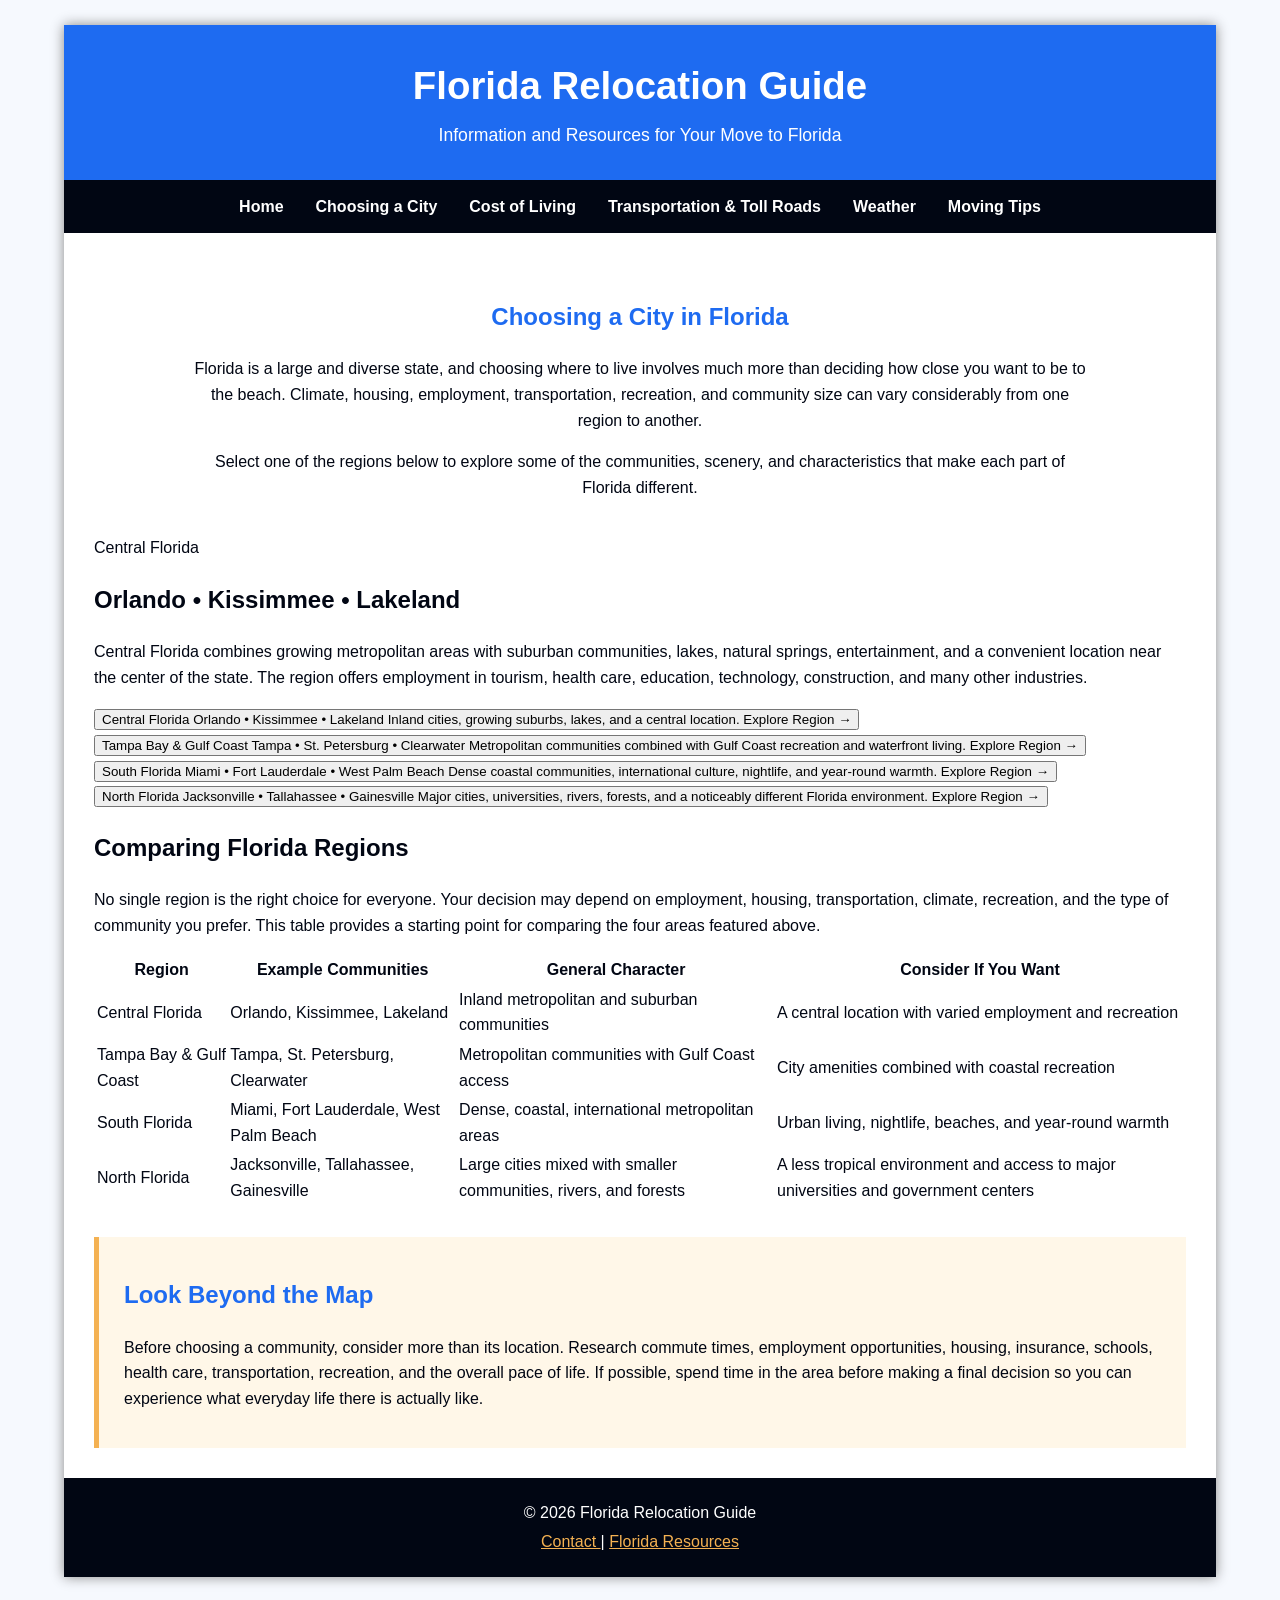
==== cities.html @ 0f6ec2f8 "Add files via upload" ====
<!DOCTYPE html>
<html lang="en">

<head>
    <meta charset="UTF-8">

    <meta name="viewport"
        content="width=device-width, initial-scale=1.0">

    <meta name="description"
        content="Compare Florida regions and communities to help choose the right location for your move.">

    <title>Choosing a City | Florida Relocation Guide</title>

    <link rel="stylesheet" href="florida.css">
</head>

<body>

<div id="wrapper">

    <header>
        <h1>Florida Relocation Guide</h1>
        <p>Information and Resources for Your Move to Florida</p>
    </header>

    <nav>
        <ul>
            <li><a href="index.html">Home</a></li>
            <li><a href="cities.html">Choosing a City</a></li>
            <li><a href="cost.html">Cost of Living</a></li>
            <li><a href="#">Transportation &amp; Toll Roads</a></li>
            <li><a href="#">Weather</a></li>
            <li><a href="#">Moving Tips</a></li>
        </ul>
    </nav>

    <main>

        <section class="intro">
            <h2>Choosing a City in Florida</h2>

            <p>
                Florida is a large and diverse state, and choosing where to
                live involves much more than deciding how close you want to
                be to the beach. Climate, housing, employment, transportation,
                recreation, and community size can vary considerably from one
                region to another.
            </p>

            <p>
                Select one of the regions below to explore some of the
                communities, scenery, and characteristics that make each
                part of Florida different.
            </p>
        </section>


        <!-- Interactive Region Display -->

        <section
            id="regionDisplay"
            class="region-display central-background">

            <div class="region-overlay">

                <p id="regionLabel" class="hero-location">
                    Central Florida
                </p>

                <h2 id="regionCities">
                    Orlando &bull; Kissimmee &bull; Lakeland
                </h2>

                <p id="regionDescription">
                    Central Florida combines growing metropolitan areas with
                    suburban communities, lakes, natural springs, entertainment,
                    and a convenient location near the center of the state.
                    The region offers employment in tourism, health care,
                    education, technology, construction, and many other
                    industries.
                </p>

            </div>

        </section>


        <!-- Region Selection Cards -->

        <section class="region-selector">

            <button
                class="region-card active-region"
                data-region="central"
                type="button">

                <span class="region-card-title">
                    Central Florida
                </span>

                <span class="region-card-cities">
                    Orlando &bull; Kissimmee &bull; Lakeland
                </span>

                <span class="region-card-description">
                    Inland cities, growing suburbs, lakes, and a central
                    location.
                </span>

                <span class="explore-text">
                    Explore Region &rarr;
                </span>

            </button>


            <button
                class="region-card"
                data-region="tampa"
                type="button">

                <span class="region-card-title">
                    Tampa Bay &amp; Gulf Coast
                </span>

                <span class="region-card-cities">
                    Tampa &bull; St. Petersburg &bull; Clearwater
                </span>

                <span class="region-card-description">
                    Metropolitan communities combined with Gulf Coast
                    recreation and waterfront living.
                </span>

                <span class="explore-text">
                    Explore Region &rarr;
                </span>

            </button>


            <button
                class="region-card"
                data-region="south"
                type="button">

                <span class="region-card-title">
                    South Florida
                </span>

                <span class="region-card-cities">
                    Miami &bull; Fort Lauderdale &bull; West Palm Beach
                </span>

                <span class="region-card-description">
                    Dense coastal communities, international culture,
                    nightlife, and year-round warmth.
                </span>

                <span class="explore-text">
                    Explore Region &rarr;
                </span>

            </button>


            <button
                class="region-card"
                data-region="north"
                type="button">

                <span class="region-card-title">
                    North Florida
                </span>

                <span class="region-card-cities">
                    Jacksonville &bull; Tallahassee &bull; Gainesville
                </span>

                <span class="region-card-description">
                    Major cities, universities, rivers, forests, and a
                    noticeably different Florida environment.
                </span>

                <span class="explore-text">
                    Explore Region &rarr;
                </span>

            </button>

        </section>


        <!-- Comparison Table -->

        <section class="comparison-section">

            <h2>Comparing Florida Regions</h2>

            <p>
                No single region is the right choice for everyone. Your
                decision may depend on employment, housing, transportation,
                climate, recreation, and the type of community you prefer.
                This table provides a starting point for comparing the four
                areas featured above.
            </p>

            <div class="table-container">

                <table>

                    <thead>
                        <tr>
                            <th>Region</th>
                            <th>Example Communities</th>
                            <th>General Character</th>
                            <th>Consider If You Want</th>
                        </tr>
                    </thead>

                    <tbody>

                        <tr>
                            <td>Central Florida</td>
                            <td>Orlando, Kissimmee, Lakeland</td>
                            <td>
                                Inland metropolitan and suburban communities
                            </td>
                            <td>
                                A central location with varied employment
                                and recreation
                            </td>
                        </tr>

                        <tr>
                            <td>Tampa Bay &amp; Gulf Coast</td>
                            <td>
                                Tampa, St. Petersburg, Clearwater
                            </td>
                            <td>
                                Metropolitan communities with Gulf Coast
                                access
                            </td>
                            <td>
                                City amenities combined with coastal
                                recreation
                            </td>
                        </tr>

                        <tr>
                            <td>South Florida</td>
                            <td>
                                Miami, Fort Lauderdale, West Palm Beach
                            </td>
                            <td>
                                Dense, coastal, international metropolitan
                                areas
                            </td>
                            <td>
                                Urban living, nightlife, beaches, and
                                year-round warmth
                            </td>
                        </tr>

                        <tr>
                            <td>North Florida</td>
                            <td>
                                Jacksonville, Tallahassee, Gainesville
                            </td>
                            <td>
                                Large cities mixed with smaller communities,
                                rivers, and forests
                            </td>
                            <td>
                                A less tropical environment and access to
                                major universities and government centers
                            </td>
                        </tr>

                    </tbody>

                </table>

            </div>

        </section>


        <!-- Final Information Section -->

        <section class="moving-tips">

            <h2>Look Beyond the Map</h2>

            <p>
                Before choosing a community, consider more than its location.
                Research commute times, employment opportunities, housing,
                insurance, schools, health care, transportation, recreation,
                and the overall pace of life. If possible, spend time in the
                area before making a final decision so you can experience what
                everyday life there is actually like.
            </p>

        </section>

    </main>


    <footer>

        <p>&copy; 2026 Florida Relocation Guide</p>

        <p>
            <a href="mailto:info@floridarelocationguide.com">
                Contact
            </a>
            |
            <a
                href="https://www.florida.gov/"
                target="_blank">
                Florida Resources
            </a>
        </p>

    </footer>

</div>


<!-- Interactive Region JavaScript -->

<script>

    const regionData = {

        central: {
            label: "Central Florida",
            cities: "Orlando • Kissimmee • Lakeland",
            description:
                "Central Florida combines growing metropolitan areas with " +
                "suburban communities, lakes, natural springs, entertainment, " +
                "and a convenient location near the center of the state. " +
                "The region offers employment in tourism, health care, " +
                "education, technology, construction, and many other industries.",
            image: "lake-eola.jpg"
        },

        tampa: {
            label: "Tampa Bay & Gulf Coast",
            cities: "Tampa • St. Petersburg • Clearwater",
            description:
                "Tampa Bay combines a major metropolitan area with easy " +
                "access to Florida's Gulf Coast. Residents can choose from " +
                "urban neighborhoods, established suburbs, and waterfront " +
                "communities while enjoying employment centers, professional " +
                "sports, cultural attractions, and outdoor recreation.",
            image: "tampa-bay.jpg"
        },

        south: {
            label: "South Florida",
            cities: "Miami • Fort Lauderdale • West Palm Beach",
            description:
                "South Florida is known for its dense coastal communities, " +
                "international culture, warm climate, beaches, and energetic " +
                "nightlife. Areas such as Miami Beach also feature distinctive " +
                "Art Deco architecture, while housing, transportation, and " +
                "insurance costs are important considerations for new residents.",
            image: "south-florida.jpg"
        },

        north: {
            label: "North Florida",
            cities: "Jacksonville • Tallahassee • Gainesville",
            description:
                "North Florida offers a different environment from the more " +
                "tropical areas farther south. Jacksonville provides a major " +
                "metropolitan center along the St. Johns River, while " +
                "Tallahassee and Gainesville are strongly influenced by " +
                "government and higher education. The region also features " +
                "forests, rivers, and a more seasonal climate.",
            image: "north-florida.jpg"
        }

    };


    const regionDisplay =
        document.getElementById("regionDisplay");

    const regionLabel =
        document.getElementById("regionLabel");

    const regionCities =
        document.getElementById("regionCities");

    const regionDescription =
        document.getElementById("regionDescription");

    const regionCards =
        document.querySelectorAll(".region-card");


    regionCards.forEach(function(card) {

        card.addEventListener("click", function() {

            const selectedRegion =
                this.getAttribute("data-region");

            const region =
                regionData[selectedRegion];


            regionDisplay.style.backgroundImage =
                "linear-gradient(" +
                "rgba(1, 6, 19, 0.58), " +
                "rgba(1, 6, 19, 0.58)), " +
                "url('" + region.image + "')";


            regionLabel.textContent =
                region.label;

            regionCities.textContent =
                region.cities;

            regionDescription.textContent =
                region.description;


            regionCards.forEach(function(item) {
                item.classList.remove("active-region");
            });


            this.classList.add("active-region");

        });

    });

</script>

</body>
</html>
---- florida.css ----
* {
    box-sizing: border-box;
}

body {
    margin: 0;
    background-color: #F6F9FE;
    color: #010613;
    font-family: Arial, Helvetica, sans-serif;
    line-height: 1.6;
}

#wrapper {
    width: 90%;
    max-width: 1200px;
    margin: 25px auto;
    background-color: #FFFFFF;
    box-shadow: 0 0 12px #888888;
}

header {
    background-color: #1E6BF1;
    color: #FFFFFF;
    text-align: center;
    padding: 30px 20px;
}

header h1 {
    margin: 0;
    font-size: 2.4em;
}

header p {
    margin: 5px 0 0;
    font-size: 1.1em;
}

nav {
    background-color: #010613;
}

nav ul {
    display: flex;
    flex-wrap: wrap;
    justify-content: center;
    list-style-type: none;
    margin: 0;
    padding: 0;
}

nav a {
    display: block;
    color: #FFFFFF;
    font-weight: bold;
    text-decoration: none;
    padding: 14px 16px;
}

nav a:hover {
    background-color: #F4B152;
    color: #010613;
}

main {
    padding: 30px;
}

.hero {
    min-height: 260px;
    display: flex;
    align-items: center;
    justify-content: center;
    background: linear-gradient(135deg, #F6F9FE, #DCE8FD);
    text-align: center;
    padding: 40px;
}

.hero-text {
    max-width: 750px;
}

.hero h2 {
    color: #1E6BF1;
    font-size: 2em;
    margin-top: 0;
}

.intro {
    text-align: center;
    max-width: 900px;
    margin: 35px auto;
}

.intro h2,
.moving-tips h2 {
    color: #1E6BF1;
}

.topics {
    display: grid;
    grid-template-columns: repeat(2, 1fr);
    gap: 20px;
}

.topics article {
    background-color: #F6F9FE;
    border: 1px solid #1E6BF1;
    border-radius: 6px;
    padding: 22px;
}

.topics h3 {
    color: #1E6BF1;
    margin-top: 0;
}

.moving-tips {
    background-color: #FFF7E8;
    border-left: 5px solid #F4B152;
    margin-top: 30px;
    padding: 20px 25px;
}

footer {
    background-color: #010613;
    color: #FFFFFF;
    text-align: center;
    padding: 18px;
}

footer p {
    margin: 4px;
}

footer a {
    color: #F4B152;
}

footer a:hover {
    color: #F66F78;
}

@media (max-width: 700px) {
    #wrapper {
        width: 100%;
        margin: 0;
    }

    nav ul {
        flex-direction: column;
        text-align: center;
    }

    .topics {
        grid-template-columns: 1fr;
    }

    main {
        padding: 18px;
    }
}
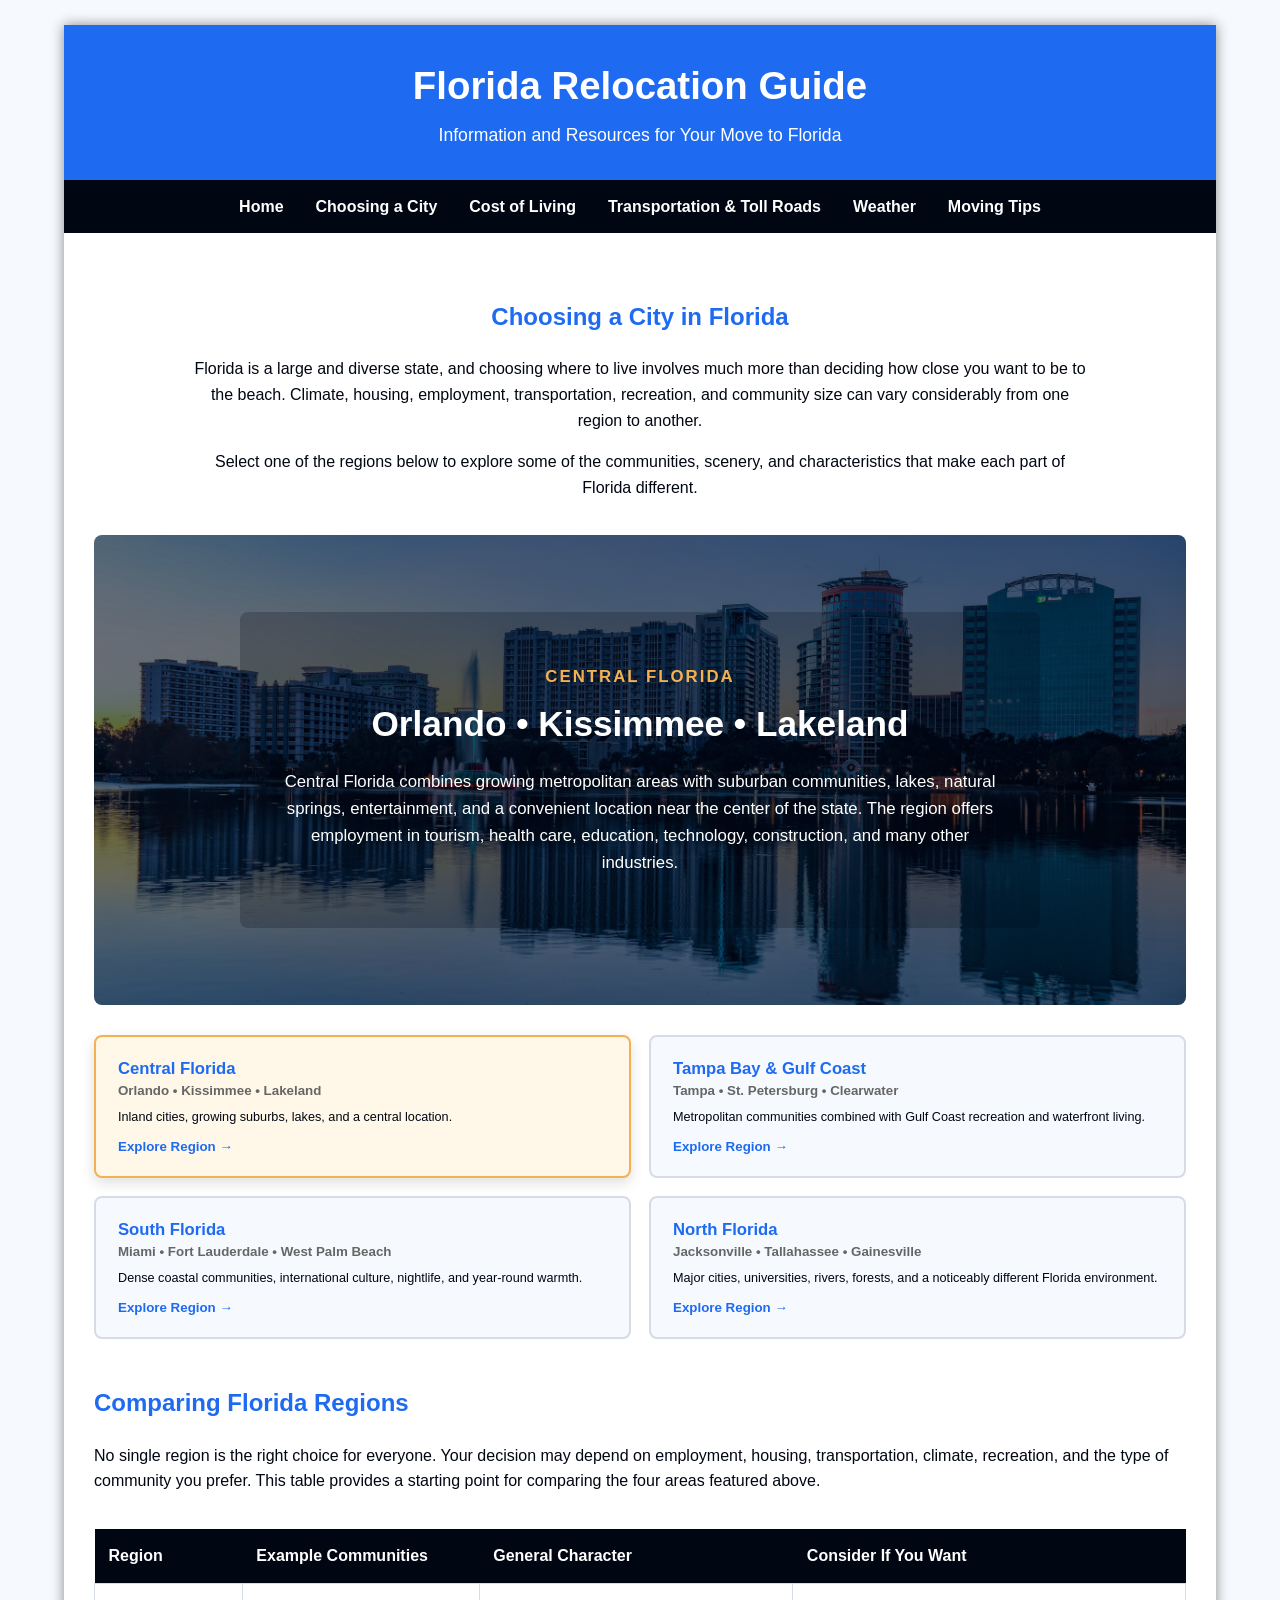
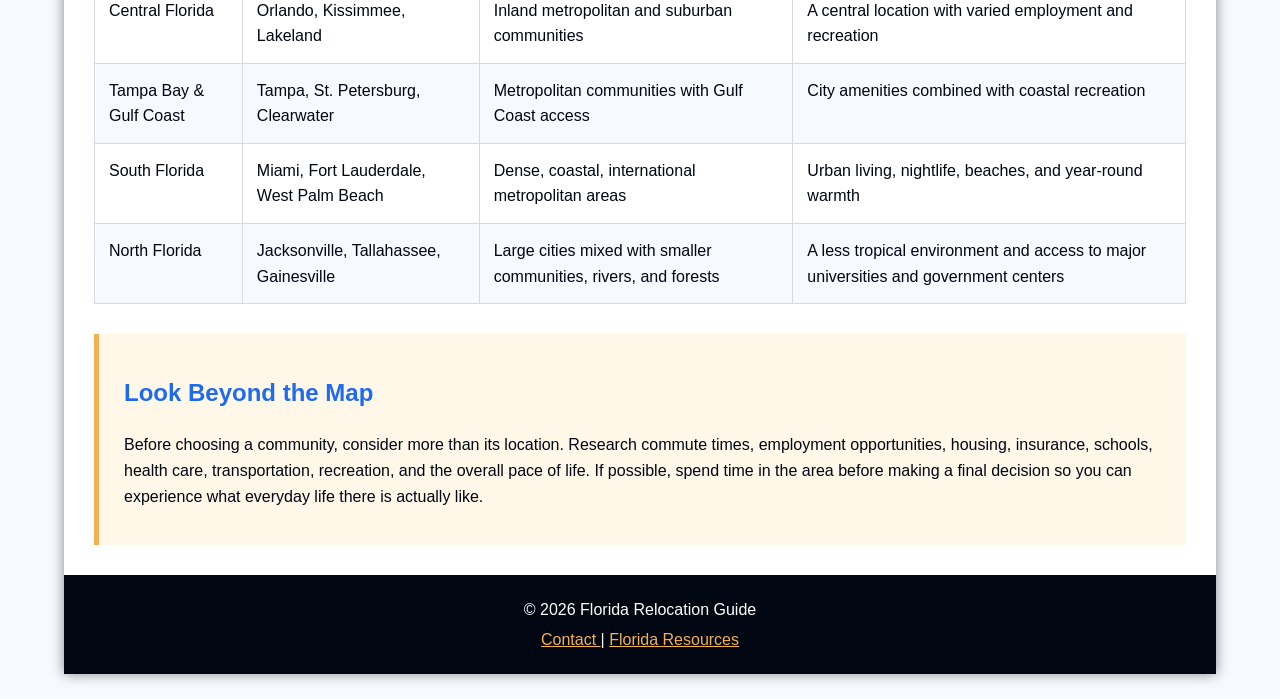
==== commit 0bbeda79: "Add files via upload" ====
--- a/cities.html
+++ b/cities.html
@@ -1,6 +1,19 @@
 <!DOCTYPE html>
 <html lang="en">
 
+<head>
+
+    <!-- Google tag (gtag.js) -->
+    <script async src="https://www.googletagmanager.com/gtag/js?id=G-06P3S82768"></script>
+    <script>
+        window.dataLayer = window.dataLayer || [];
+        function gtag(){dataLayer.push(arguments);}
+        gtag('js', new Date());
+
+        gtag('config', 'G-06P3S82768');
+    </script>
+
+    <meta charset="UTF-8">
 <head>
     <meta charset="UTF-8">
 
@@ -25,15 +38,15 @@
     </header>
 
     <nav>
-        <ul>
-            <li><a href="index.html">Home</a></li>
-            <li><a href="cities.html">Choosing a City</a></li>
-            <li><a href="cost.html">Cost of Living</a></li>
-            <li><a href="#">Transportation &amp; Toll Roads</a></li>
-            <li><a href="#">Weather</a></li>
-            <li><a href="#">Moving Tips</a></li>
-        </ul>
-    </nav>
+    <ul>
+        <li><a href="index.html">Home</a></li>
+        <li><a href="cities.html">Choosing a City</a></li>
+        <li><a href="cost.html">Cost of Living</a></li>
+        <li><a href="transportation.html">Transportation &amp; Toll Roads</a></li>
+        <li><a href="weather.html">Weather</a></li>
+        <li><a href="moving.html">Moving Tips</a></li>
+    </ul>
+</nav>
 
     <main>
 
--- a/florida.css
+++ b/florida.css
@@ -18,6 +18,9 @@
     box-shadow: 0 0 12px #888888;
 }
 
+
+/* HEADER */
+
 header {
     background-color: #1E6BF1;
     color: #FFFFFF;
@@ -34,6 +37,9 @@
     margin: 5px 0 0;
     font-size: 1.1em;
 }
+
+
+/* NAVIGATION */
 
 nav {
     background-color: #010613;
@@ -54,6 +60,7 @@
     font-weight: bold;
     text-decoration: none;
     padding: 14px 16px;
+    transition: background-color 0.3s ease, color 0.3s ease;
 }
 
 nav a:hover {
@@ -61,28 +68,63 @@
     color: #010613;
 }
 
+
+/* MAIN CONTENT */
+
 main {
     padding: 30px;
 }
 
+.section-label,
+.hero-location {
+    color: #F4B152;
+    font-size: 0.9em;
+    font-weight: bold;
+    text-transform: uppercase;
+    letter-spacing: 0.12em;
+    margin-bottom: 0;
+}
+
+
+/* HOME PAGE */
+
 .hero {
-    min-height: 260px;
+    min-height: 400px;
     display: flex;
     align-items: center;
     justify-content: center;
-    background: linear-gradient(135deg, #F6F9FE, #DCE8FD);
+    background-image:
+        linear-gradient(
+            rgba(1, 6, 19, 0.48),
+            rgba(1, 6, 19, 0.48)
+        ),
+        url("silver-springs.jpg");
+    background-size: cover;
+    background-position: center;
+    background-repeat: no-repeat;
     text-align: center;
     padding: 40px;
 }
 
 .hero-text {
-    max-width: 750px;
+    max-width: 800px;
+    color: #FFFFFF;
+    padding: 30px;
+    text-shadow: 1px 1px 4px #010613;
+}
+
+.hero-location {
+    font-size: 1.05em;
 }
 
 .hero h2 {
-    color: #1E6BF1;
-    font-size: 2em;
-    margin-top: 0;
+    color: #FFFFFF;
+    font-size: 2.4em;
+    margin: 5px 0 15px;
+}
+
+.hero-text p {
+    font-size: 1.1em;
 }
 
 .intro {
@@ -92,7 +134,8 @@
 }
 
 .intro h2,
-.moving-tips h2 {
+.moving-tips h2,
+.comparison-section h2 {
     color: #1E6BF1;
 }
 
@@ -105,13 +148,166 @@
 .topics article {
     background-color: #F6F9FE;
     border: 1px solid #1E6BF1;
-    border-radius: 6px;
+    border-radius: 8px;
     padding: 22px;
+    transition: transform 0.25s ease, box-shadow 0.25s ease;
+}
+
+.topics article:hover {
+    transform: translateY(-4px);
+    box-shadow: 0 6px 14px rgba(1, 6, 19, 0.15);
 }
 
 .topics h3 {
     color: #1E6BF1;
     margin-top: 0;
+}
+
+
+/* CHOOSING A CITY PAGE */
+
+.region-display {
+    min-height: 470px;
+    display: flex;
+    align-items: center;
+    justify-content: center;
+    background-image:
+        linear-gradient(
+            rgba(1, 6, 19, 0.58),
+            rgba(1, 6, 19, 0.58)
+        ),
+        url("lake-eola.jpg");
+    background-size: cover;
+    background-position: center;
+    background-repeat: no-repeat;
+    border-radius: 8px;
+    margin: 30px 0;
+    transition: background-image 0.4s ease;
+}
+
+.region-overlay {
+    max-width: 800px;
+    margin: 40px;
+    padding: 35px;
+    color: #FFFFFF;
+    text-align: center;
+    background-color: rgba(1, 6, 19, 0.22);
+    border-radius: 8px;
+}
+
+.region-overlay h2 {
+    color: #FFFFFF;
+    font-size: 2.2em;
+    margin: 5px 0 15px;
+}
+
+.region-overlay p {
+    font-size: 1.05em;
+}
+
+.region-selector {
+    display: grid;
+    grid-template-columns: repeat(2, 1fr);
+    gap: 18px;
+    margin: 30px 0 45px;
+}
+
+.region-card {
+    width: 100%;
+    background-color: #F6F9FE;
+    border: 2px solid #D5DCE8;
+    border-radius: 8px;
+    padding: 22px;
+    text-align: left;
+    color: #010613;
+    font-family: Arial, Helvetica, sans-serif;
+    cursor: pointer;
+    transition:
+        transform 0.25s ease,
+        box-shadow 0.25s ease,
+        border-color 0.25s ease,
+        background-color 0.25s ease;
+}
+
+.region-card:hover {
+    transform: translateY(-4px);
+    border-color: #1E6BF1;
+    box-shadow: 0 6px 14px rgba(1, 6, 19, 0.14);
+}
+
+.active-region {
+    border-color: #F4B152;
+    background-color: #FFF7E8;
+    box-shadow: 0 5px 14px rgba(1, 6, 19, 0.13);
+}
+
+.region-card-title {
+    display: block;
+    color: #1E6BF1;
+    font-size: 1.25em;
+    font-weight: bold;
+    margin-bottom: 4px;
+}
+
+.region-card-cities {
+    display: block;
+    color: #666666;
+    font-weight: bold;
+    margin-bottom: 12px;
+}
+
+.region-card-description {
+    display: block;
+    font-size: 0.95em;
+    margin-bottom: 15px;
+}
+
+.explore-text {
+    color: #1E6BF1;
+    font-weight: bold;
+}
+
+
+/* COMPARISON TABLE */
+
+.comparison-section {
+    margin-top: 40px;
+}
+
+.comparison-section > p {
+    margin-bottom: 20px;
+}
+
+.table-container {
+    overflow-x: auto;
+}
+
+table {
+    width: 100%;
+    border-collapse: collapse;
+    margin-top: 15px;
+    background-color: #FFFFFF;
+}
+
+th {
+    background-color: #010613;
+    color: #FFFFFF;
+    text-align: left;
+    padding: 14px;
+}
+
+td {
+    border: 1px solid #D5DCE8;
+    padding: 14px;
+    vertical-align: top;
+}
+
+tbody tr:nth-child(even) {
+    background-color: #F6F9FE;
+}
+
+tbody tr:hover {
+    background-color: #FFF7E8;
 }
 
 .moving-tips {
@@ -121,6 +317,426 @@
     padding: 20px 25px;
 }
 
+
+/* COST OF LIVING PAGE */
+
+.cost-hero {
+    min-height: 430px;
+    display: flex;
+    align-items: center;
+    justify-content: center;
+    background-image:
+        linear-gradient(
+            rgba(1, 6, 19, 0.42),
+            rgba(1, 6, 19, 0.42)
+        ),
+        url("florida-home.jpg");
+    background-size: cover;
+    background-position: center;
+    background-repeat: no-repeat;
+    border-radius: 8px;
+    padding: 40px;
+    text-align: center;
+}
+
+.cost-hero-content {
+    max-width: 800px;
+    padding: 32px;
+    color: #FFFFFF;
+    background-color: rgba(1, 6, 19, 0.22);
+    border-radius: 8px;
+    text-shadow: 1px 1px 4px #010613;
+}
+
+.cost-hero-content h2 {
+    color: #FFFFFF;
+    font-size: 2.4em;
+    line-height: 1.2;
+    margin: 5px 0 15px;
+}
+
+.cost-hero-content p {
+    font-size: 1.08em;
+}
+
+.cost-grid {
+    display: grid;
+    grid-template-columns: repeat(3, 1fr);
+    gap: 20px;
+    margin: 35px 0;
+}
+
+.cost-card {
+    background-color: #F6F9FE;
+    border-top: 4px solid #1E6BF1;
+    border-radius: 8px;
+    padding: 24px;
+    box-shadow: 0 3px 8px rgba(1, 6, 19, 0.10);
+    transition: transform 0.25s ease, box-shadow 0.25s ease;
+}
+
+.cost-card:hover {
+    transform: translateY(-4px);
+    box-shadow: 0 7px 16px rgba(1, 6, 19, 0.16);
+}
+
+.cost-card h3 {
+    color: #1E6BF1;
+    font-size: 1.3em;
+    margin-top: 0;
+    margin-bottom: 12px;
+}
+
+.cost-tip {
+    color: #666666;
+    font-weight: bold;
+    border-top: 1px solid #D5DCE8;
+    padding-top: 12px;
+    margin-bottom: 0;
+}
+
+.budget-section {
+    display: grid;
+    grid-template-columns: 1fr 2fr;
+    gap: 35px;
+    align-items: center;
+    margin: 45px 0;
+    padding: 32px;
+    background-color: #010613;
+    color: #FFFFFF;
+    border-radius: 8px;
+}
+
+.budget-heading h2 {
+    color: #FFFFFF;
+    font-size: 1.8em;
+    line-height: 1.25;
+    margin-top: 5px;
+}
+
+.budget-content p:first-child {
+    margin-top: 0;
+}
+
+.budget-content p:last-child {
+    margin-bottom: 0;
+}
+
+
+/* SHARED PAGE INTRO */
+
+.page-intro {
+    max-width: 900px;
+    margin: 40px auto;
+    text-align: center;
+}
+
+.page-intro h2 {
+    color: #1E6BF1;
+    font-size: 2.2em;
+    margin: 8px 0 15px;
+}
+
+.page-intro p {
+    line-height: 1.7;
+}
+
+
+/* TRANSPORTATION PAGE */
+
+.transport-feature {
+    min-height: 430px;
+    display: flex;
+    align-items: center;
+    background-image:
+        linear-gradient(
+            rgba(1, 6, 19, 0.48),
+            rgba(1, 6, 19, 0.48)
+        ),
+        url("florida-highway.jpg");
+    background-size: cover;
+    background-position: center;
+    background-repeat: no-repeat;
+    color: #FFFFFF;
+    padding: 40px;
+    margin: 35px 0;
+    border-radius: 8px;
+}
+
+.transport-feature h2 {
+    color: #FFFFFF;
+    margin-top: 5px;
+}
+
+.feature-text {
+    max-width: 800px;
+    margin: auto;
+    padding: 30px;
+    background-color: rgba(1, 6, 19, 0.20);
+    border-radius: 8px;
+    text-shadow: 1px 1px 4px #010613;
+}
+
+.feature-text h2 {
+    color: #FFFFFF;
+    font-size: 2em;
+    margin: 5px 0 15px;
+}
+
+.transport-grid {
+    display: grid;
+    grid-template-columns: repeat(2, 1fr);
+    gap: 20px;
+    margin: 35px 0;
+}
+
+.info-card {
+    background-color: #F6F9FE;
+    border-top: 4px solid #1E6BF1;
+    border-radius: 8px;
+    padding: 25px;
+    box-shadow: 0 3px 8px rgba(1, 6, 19, 0.10);
+}
+
+.info-card h3 {
+    color: #1E6BF1;
+    margin-top: 0;
+}
+
+
+/* WEATHER PAGE */
+
+.weather-grid {
+    display: grid;
+    grid-template-columns: repeat(2, 1fr);
+    gap: 24px;
+    margin: 35px 0;
+}
+
+.weather-card {
+    overflow: hidden;
+    background-color: #F6F9FE;
+    border-radius: 8px;
+    border-bottom: 4px solid #F4B152;
+    box-shadow: 0 3px 10px rgba(1, 6, 19, 0.12);
+    transition: transform 0.25s ease, box-shadow 0.25s ease;
+}
+
+.weather-card:hover {
+    transform: translateY(-4px);
+    box-shadow: 0 7px 16px rgba(1, 6, 19, 0.18);
+}
+
+.weather-card img {
+    display: block;
+    width: 100%;
+    height: 260px;
+    object-fit: cover;
+}
+
+.weather-card-content {
+    padding: 24px;
+}
+
+.weather-number {
+    color: #F4B152;
+    font-size: 1.7em;
+    font-weight: bold;
+}
+
+.weather-card h3 {
+    color: #1E6BF1;
+    font-size: 1.3em;
+    margin: 5px 0 10px;
+}
+
+.weather-card p {
+    margin-bottom: 0;
+}
+
+.image-caption {
+    padding-top: 12px;
+    border-top: 1px solid #D5DCE8;
+    color: #666666;
+    font-size: 0.85em;
+    font-style: italic;
+}
+
+.preparedness-section {
+    display: grid;
+    grid-template-columns: 1fr 2fr;
+    gap: 35px;
+    padding: 35px;
+    margin: 40px 0;
+    background-color: #010613;
+    color: #FFFFFF;
+    border-radius: 8px;
+}
+
+.preparedness-section h2 {
+    color: #FFFFFF;
+}
+
+
+/* RESOURCE CALLOUTS */
+
+.resource-section {
+    padding: 30px;
+    margin: 35px 0;
+    background-color: #FFF7E8;
+    border-left: 5px solid #F4B152;
+    border-radius: 6px;
+}
+
+.resource-section h2 {
+    color: #1E6BF1;
+}
+
+.resource-link {
+    display: inline-block;
+    padding: 12px 18px;
+    background-color: #1E6BF1;
+    color: #FFFFFF;
+    text-decoration: none;
+    font-weight: bold;
+    border-radius: 5px;
+}
+
+.resource-link:hover {
+    text-decoration: underline;
+}
+
+
+/* MOVING TIPS PAGE */
+
+.moving-grid {
+    display: grid;
+    grid-template-columns: repeat(2, 1fr);
+    gap: 20px;
+    margin: 35px 0;
+}
+
+.moving-card {
+    padding: 25px;
+    background-color: #F6F9FE;
+    border-radius: 8px;
+    border-top: 4px solid #1E6BF1;
+}
+
+.step-number {
+    color: #F4B152;
+    font-size: 1.5em;
+    font-weight: bold;
+}
+
+.moving-card h3 {
+    color: #1E6BF1;
+}
+
+.video-section {
+    display: grid;
+    grid-template-columns: 1fr 1.2fr;
+    gap: 35px;
+    align-items: center;
+    margin: 45px 0;
+    padding: 35px;
+    background-color: #010613;
+    color: #FFFFFF;
+    border-radius: 8px;
+}
+
+.video-section h2 {
+    color: #FFFFFF;
+}
+
+.video-container video {
+    display: block;
+    width: 100%;
+    height: auto;
+    max-width: 640px;
+    margin: auto;
+    border-radius: 6px;
+}
+
+.checklist-section {
+    margin: 40px 0;
+    padding: 30px;
+    background-color: #FFF7E8;
+    border-left: 5px solid #F4B152;
+    border-radius: 6px;
+}
+
+.checklist-section h2 {
+    color: #1E6BF1;
+}
+
+.moving-checklist {
+    line-height: 1.9;
+}
+
+
+/* FORM */
+
+.contact-section {
+    margin: 45px 0;
+}
+
+.contact-intro {
+    text-align: center;
+    max-width: 800px;
+    margin: 0 auto 30px;
+}
+
+.contact-intro h2 {
+    color: #1E6BF1;
+}
+
+.relocation-form {
+    max-width: 750px;
+    margin: auto;
+    padding: 30px;
+    background-color: #F6F9FE;
+    border-radius: 8px;
+    box-shadow: 0 3px 10px rgba(1, 6, 19, 0.12);
+}
+
+.form-row {
+    display: flex;
+    flex-direction: column;
+    margin-bottom: 18px;
+}
+
+.form-row label {
+    margin-bottom: 6px;
+    font-weight: bold;
+    color: #010613;
+}
+
+.form-row input,
+.form-row select,
+.form-row textarea {
+    padding: 11px;
+    font: inherit;
+    border: 1px solid #AAB3C2;
+    border-radius: 4px;
+}
+
+.form-row input[type="submit"] {
+    width: 160px;
+    background-color: #1E6BF1;
+    color: #FFFFFF;
+    border: none;
+    font-weight: bold;
+    cursor: pointer;
+}
+
+.form-row input[type="submit"]:hover {
+    opacity: 0.88;
+}
+
+
+/* FOOTER */
+
 footer {
     background-color: #010613;
     color: #FFFFFF;
@@ -140,22 +756,89 @@
     color: #F66F78;
 }
 
+
+/* RESPONSIVE LAYOUT */
+
 @media (max-width: 700px) {
+
     #wrapper {
         width: 100%;
         margin: 0;
     }
 
+    header h1 {
+        font-size: 2em;
+    }
+
     nav ul {
         flex-direction: column;
         text-align: center;
     }
 
-    .topics {
-        grid-template-columns: 1fr;
-    }
-
     main {
         padding: 18px;
     }
+
+    .hero {
+        min-height: 350px;
+        padding: 25px;
+    }
+
+    .hero-text {
+        padding: 15px;
+    }
+
+    .hero h2 {
+        font-size: 2em;
+    }
+
+    .topics,
+    .region-selector,
+    .cost-grid,
+    .transport-grid,
+    .weather-grid,
+    .moving-grid,
+    .budget-section,
+    .preparedness-section,
+    .video-section {
+        grid-template-columns: 1fr;
+    }
+
+    .region-display {
+        min-height: 500px;
+    }
+
+    .region-overlay {
+        margin: 20px;
+        padding: 25px;
+    }
+
+    .region-overlay h2 {
+        font-size: 1.8em;
+    }
+
+    .cost-hero,
+    .transport-feature {
+        min-height: 350px;
+        padding: 25px;
+    }
+
+    .cost-hero-content,
+    .feature-text {
+        padding: 20px;
+    }
+
+    .transport-feature,
+    .preparedness-section,
+    .video-section {
+        padding: 25px;
+    }
+
+    .page-intro h2 {
+        font-size: 1.8em;
+    }
+
+    .relocation-form {
+        padding: 20px;
+    }
 }
